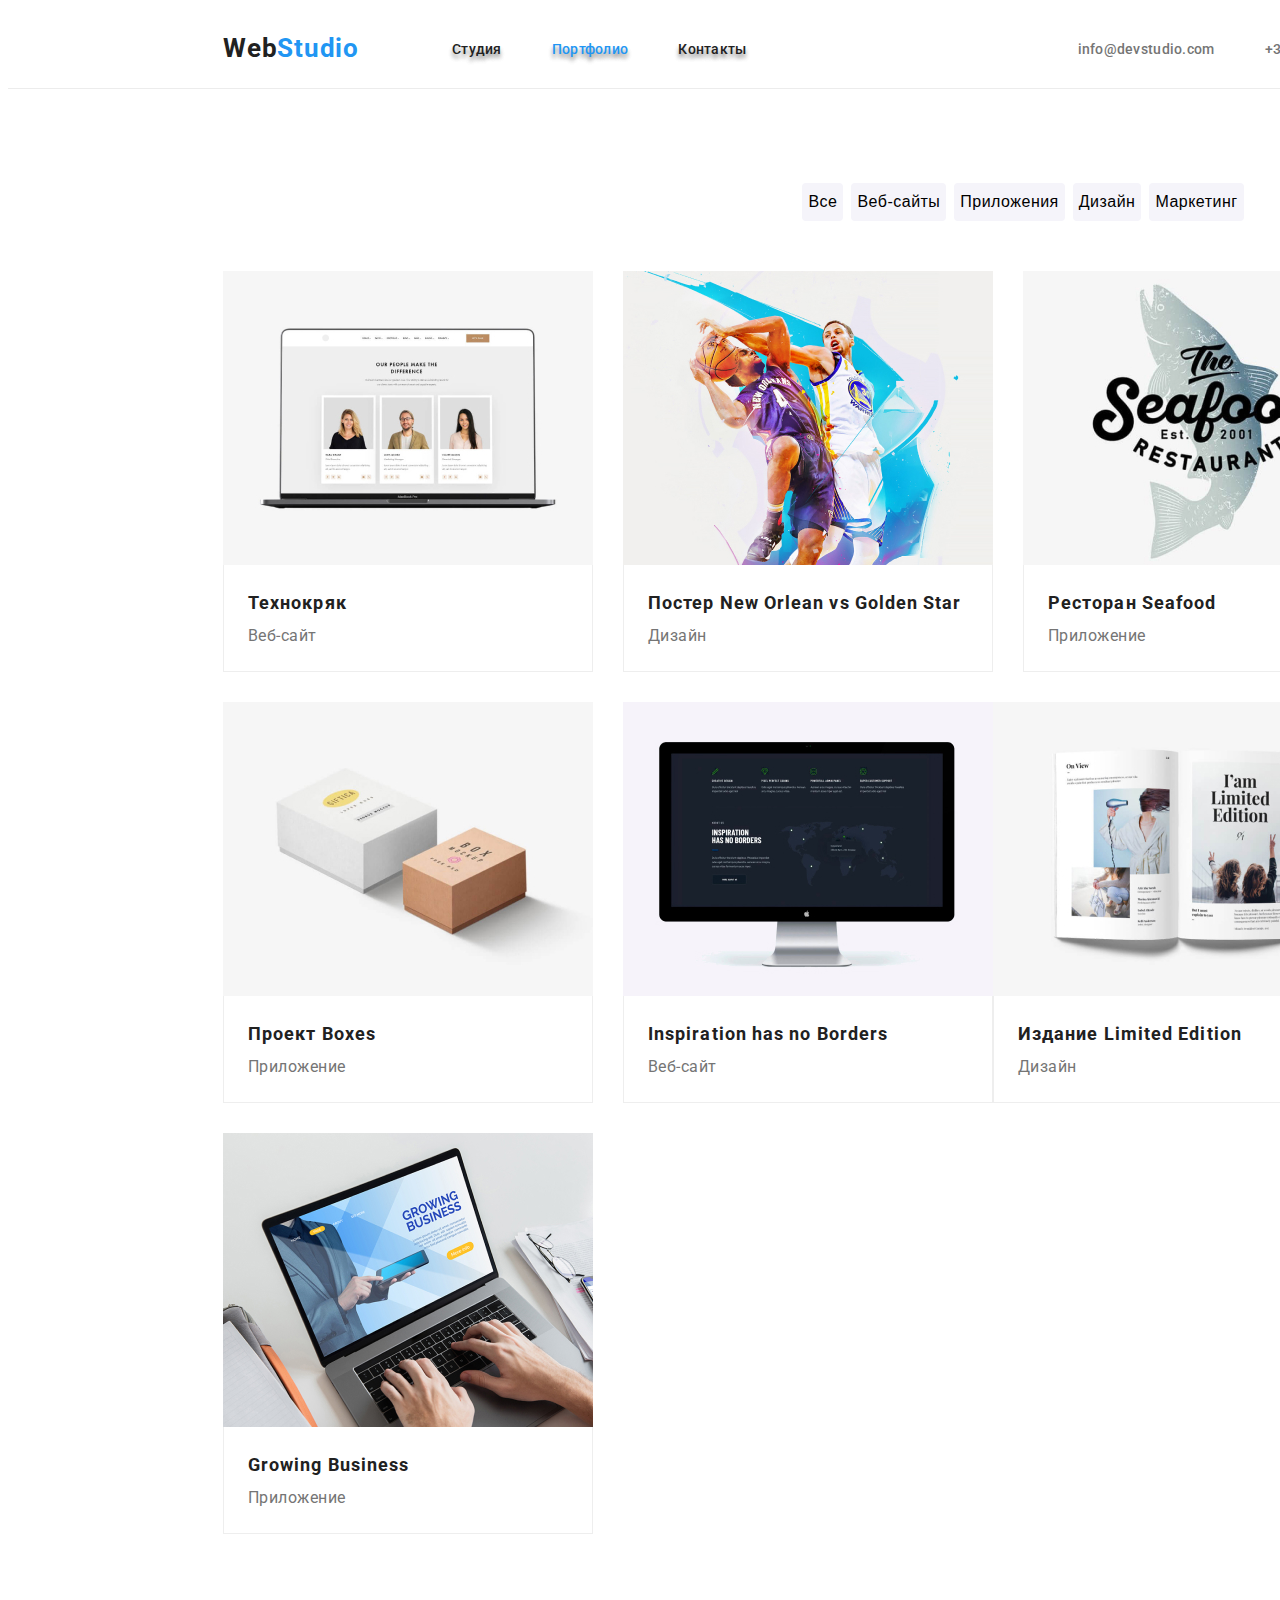
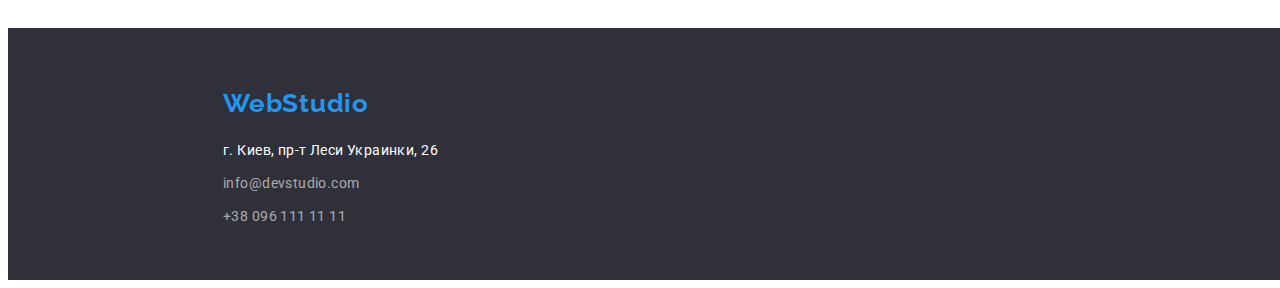
==== portfolio.html @ 4bbc74d3 "ДЗ №3" ====
<!DOCTYPE html>
<html lang="en">

<head>
    <meta charset="UTF-8">
    <meta http-equiv="X-UA-Compatible" content="IE=edge">
    <meta name="viewport" content="width=device-width, initial-scale=1.0">
    <title>WebStudio</title>
    <link rel="preconnect" href="https://fonts.gstatic.com">
    <link
        href="https://fonts.googleapis.com/css2?family=Raleway:wght@700&family=Roboto:wght@400;500;700;900&display=swap"
        rel="stylesheet">
    <link rel="stylesheet" href="https://cdnjs.cloudflare.com/ajax/libs/modern-normalize/1.0.0/modern-normalize.min.css"
        integrity="sha512-ISS7cAi1PEhQ8jnbJpJZMd29NlhNj4AWYyLOSp2CE/CsHxTCu+r+t0D2yoJudVrd0/8fTVPUVDzY5Tvli75u/g=="
        crossorigin="anonymous" referrerpolicy="no-referrer" />
    <link rel="stylesheet" href="./css/style.css">
</head>

<body>
    <header class="header">
        <div class="container-header">
            <a class="logo-link link" href="./index.html"><span class="logo-web">Web</span>Studio</a>
            <nav class="navigation">
                <ul class="nav-list list">
                    <li class="list-item">
                        <a class="nav-list-item link" href="./index.html">Студия</a>
                    </li>
                    <li class="list-item">
                        <a class="nav-list-item link current" href="./portfolio.html">Портфолио</a>
                    </li>
                    <li class="list-item">
                        <a class="nav-list-item link" href="#">Контакты</a>
                    </li>
                </ul>
            </nav>
            <ul class="contact-list list">
                <li class="contact-list-item">
                    <a class="contact-list-item-link link" href="mailto:info@devstudio.com"
                        lang="en">info@devstudio.com</a>
                </li>
                <li class="contact-list-item">
                    <a class="contact-list-item-link link" href="tel:+380961111111">+38 096 111 11 11</a>
                </li>
            </ul>
        </div>
    </header>    
    <main class="main"> 
        <div class="page-container">              
                <ul class="filter-list list">
                    <li class="filter-list-item">
                        <button class="filter-text btn" type="button">Все</button>
                    </li>
                    <li class="filter-list-item">
                        <button class="filter-text btn" type="button">Веб-сайты</button>
                    </li>
                    <li class="filter-list-item">
                        <button class="filter-text btn" type="button">Приложения</button>
                    </li>
                    <li class="filter-list-item">
                        <button class="filter-text btn" type="button">Дизайн</button>
                    </li>
                    <li class="filter-list-item">
                        <button class="filter-text btn" type="button">Маркетинг</button>
                    </li>
                </ul>             
        <ul class="project-list list">
            <li class="project-list-item">
                <img src="./images/portfolio/tehno.jpg" alt="open page laptop" width="370" height="294">
                <div class="container-card">
                <h3 class="project-list-title">Технокряк</h3>
                <p class="project-list-text">Веб-сайт</p>
            </div>
            </li>
            <li class="project-list-item">
                <img src="./images/portfolio/poster.jpg" alt="basketball player with ball" width="370" height="294">
                <div class="container-card">
                <h3 class="project-list-title">Постер New Orlean vs Golden Star</h3>
                <p class="project-list-text">Дизайн</p>
            </div>
            </li>
            <li class="project-list-item">
                <img src="./images/portfolio/restoraunt.jpg" alt="restoraunt logo Seafood" width="370" height="294">
                <div class="container-card">
                <h3 class="project-list-title">Ресторан Seafood</h3>
                <p class="project-list-text">Приложение</p>
            </div>
            </li>
            <li class="project-list-item">
                <img src="./images/portfolio/prime.jpg" alt="headphones" width="370" height="294">
                <div class="container-card">
                <h3 class="project-list-title">Проект Prime</h3>
                <p class="project-list-text">Маркетинг</p>
            </div>
            </li>
            <li class="project-list-item">
                <img src="./images/portfolio/boxes.jpg" alt="boxes" width="370" height="294">
                <div class="container-card">
                <h3 class="project-list-title">Проект Boxes</h3>
                <p class="project-list-text">Приложение</p>
            </div>
            </li>
            <li class="project-list-item">
                <img src="./images/portfolio/inspiration.jpg" alt="open website" width="370" height="294">
                <div class="container-card">
                <h3 class="project-list-title">Inspiration has no Borders</h3>
                <p class="project-list-text">Веб-сайт</p>
            </div>
            </li>
            <li class="project-list-item">
                <img src="./images/portfolio/edition.jpg" alt="open magazine" width="370" height="294">
                <div class="container-card">
                <h3 class="project-list-title">Издание Limited Edition</h3>
                <p class="project-list-text">Дизайн</p>
            </div>
            </li>
            <li class="project-list-item">
                <img src="./images/portfolio/project.jpg" alt="marketing" width="370" height="294">
                <div class="container-card">
                <h3 class="project-list-title">Проект LAB</h3>
                <p class="project-list-text">Маркетинг</p>
            </div>
            </li>
            <li class="project-list-item">
                <img src="./images/portfolio/growing.jpg" alt="man working with laptop" width="370" height="294">
                <div class="container-card">
                <h3 class="project-list-title">Growing Business</h3>
                <p class="project-list-text">Приложение</p>
            </div>
            </li>
        </ul> 
    </div>   
   </main>
    <footer class="footer">
        <a class="footer-logo-link link" href="./index.html">Web<span class="footer-web">Studio</span></a>
        <address>
            <p class="addres">г. Киев, пр-т Леси Украинки, 26</p>
        </address>
        <ul class="footer-list list">
            <li class="footer-list-item">
                <a class="footer-list-item-link link" href="mailto:info@devstudio.com">info@devstudio.com</a>
            </li>
            <li class="footer-list-item">
                <a class="footer-list-item-link link" href="tel:+380961111111">+38 096 111 11 11</a>
            </li>
        </ul>
    </footer>
</body>

</html>
---- css/style.css ----
:root {
  /*background*/
  --c-white: #fff;
  --c-blue: #2196f3;
  --c-light: #eeeeee;
  --c-dark: #212121;
  --c-dark-blue: #2f303a;
  --c-light-grey: #e5e5e5;
  --c-grey: #f5f4fa;
  --btn: #188ce8;
  /*font*/

  --main-font: 'Raleway', sans-serif;

  /* text*/

  --txt-accent: #757575;
}
h1,
h2,
h3,
h4,
h5,
h6,
p {
  margin-top: 0;
  margin-bottom: 0;
}
ul,
ol {
  margin-top: 0;
  margin-bottom: 0;
  padding-left: 0;
}
img {
  display: block;
}

body {
  color: var(--c-dark);
  font-family: 'Roboto', sans-serif;
}
.page {
  justify-content: center;
  width: 1600px;
}

/*HEADER*/

.container-header {
  width: 1600px;
  height: 80px;
  display: flex;
  align-items: center;
  padding-left: 15px;
  padding-right: 15px;
  border-bottom: 1px solid #ececec;
}
.list {
  list-style: none;
}
.link {
  text-decoration: none;
}
.logo-link {
  font-weight: 700;
  font-size: 26px;
  line-height: 1.19;
  letter-spacing: 0.03em;
  color: var(--c-blue);
  margin-left: 200px;
  margin-right: 93px;
}
.logo-web {
  color: var(--c-dark);
}
.nav-list {
  display: flex;
  margin-right: 331px;
}
.list-item:not(:last-child) {
  margin-right: 50px;
}
.nav-list-item {
  color: var(--c-dark);
  font-family: 'Roboto', sans-serif;
  font-weight: 500;
  font-size: 14px;
  line-height: 1.14;
  letter-spacing: 0.02em;
  width: 49px;
  height: 16px;
  text-shadow: 0 4px 4px rgba(0, 0, 0, 0.25), 0 4px 4px rgba(0, 0, 0, 0.25);
}

.nav-list-item.current {
  color: var(--c-blue);
}
.nav-list-item:hover,
.nav-list-item:focus {
  color: var(--c-blue);
}
.contact-list {
  display: flex;
}
.contact-list-item:not(:last-child) {
  margin-right: 50px;
}
.contact-list-item-link {
  color: var(--txt-accent);
  font-weight: 500;
  font-size: 14px;
  line-height: 1.14;
  letter-spacing: 0.02em;
}
.contact-list-item-link:hover,
.contact-list-item-link:focus {
  color: var(--c-blue);
}
/*################################*/

/* HEADERN PAGE*/

.header-page {
  background-color: var(--c-dark-blue);
  width: 1600px;
  height: 600px;
  text-align: center;
  padding-top: 200px;
}
.header-page-btn {
  font-weight: 700;
  font-size: 16px;
  line-height: 1.87;
  align-items: center;
  text-align: center;
  letter-spacing: 0.06em;
  background-color: var(--c-blue);
  color: var(--c-white);
  width: 200px;
  height: 50px;
  box-shadow: 0px 4px 4px rgba(0, 0, 0, 0.15);
  border-radius: 4px;
}
.header-page-text {
  font-weight: 900;
  font-size: 44px;
  line-height: 1.36;
  text-align: center;
  letter-spacing: 0.06em;
  text-transform: uppercase;
  color: var(--c-white);
  margin-bottom: 30px;
}
/*##################################*/

/*COMPONENTS*/

.btn {
  cursor: pointer;
}
.btn:hover,
.btn:focus {
  background-color: var(--btn);
  color: var(--c-white);
}
/*####################################*/

/* FEATURES */

.feature-list {
  display: flex;
  margin-left: 215px;
}
.feature-list-item {
  width: 270px;
  height: 101px;
  box-sizing: border-box;
  margin-top: 89px;
  margin-bottom: 94px;
}
.feature-list-item:not(:last-child) {
  margin-right: 30px;
}
.feature-subtitle {
  font-weight: 700;
  font-size: 14px;
  line-height: 1.14;
  letter-spacing: 0.03em;
  text-transform: uppercase;
  margin-bottom: 10px;
}
.feature-subtitle-text {
  font-size: 14px;
  line-height: 1.71;
  letter-spacing: 0.03em;
  color: var(--txt-accent);
}
/*################################*/

/* SPECIFICATION */

.specification-list {
  display: flex;
  margin-left: 215px;
  margin-bottom: 66px;
}
.specification-list-item:not(:last-child) {
  margin-right: 30px;
}
.specification-title {
  font-weight: 700;
  font-size: 36px;
  line-height: 1.67;
  text-align: center;
  letter-spacing: 0.03em;
  margin-bottom: 50px;
}
/*###################################*/

/* TEAM */

.team-container {
  background-color: var(--c-grey);
  height: 648px;
  padding-top: 94px;
}
.team-list {
  display: flex;
  margin-left: 215px;
}
.team-title {
  font-weight: 700;
  font-size: 36px;
  line-height: 1.67;
  text-align: center;
  letter-spacing: 0.03em;
  margin-bottom: 50px;
}
.team-list-item:not(:last-child){
  margin-right: 30px;
}
.team-list-item{
  width: 270px;
  height: 368px;
  box-shadow: 0 4px 8px 0 rgba(0,0,0,0.2);
  transition: 0.3s;
  border-radius: 4px;
}
.team-list-item-card{
  box-sizing: border-box;
  padding-top: 30px;
}
.team-list-item-title {
  font-weight: 500;
  font-size: 16px;
  line-height: 19px;
  text-align: center;
  letter-spacing: 0.03em;
  margin-bottom: 10px;
}
.team-list-item-text {
  font-size: 16px;
  line-height: 19px;
  text-align: center;
  letter-spacing: 0.03em;
  color: var(--txt-accent);
}
/*#############################*/

/*FOOTER*/

.footer {
  background-color: var(--c-dark-blue);
  width: 1600px;
  height: 252px;
  padding-top: 60px;
  padding-left: 215px;
  box-sizing: border-box;

}
.footer-logo-link {
  font-family: 'Raleway', sans-serif;
  font-weight: 700;
  font-size: 26px;
  line-height: 1.19;
  letter-spacing: 0.03em;
  color: var(--c-blue);
  margin-bottom: 20px;
  display: flex;
  max-width: 145px;
}
.footer-list-item:not(:last-child){
margin-bottom: 9px;
}
.footer-list-item-link {
  font-family: 'Roboto', sans-serif;
  font-size: 14px;
  line-height: 1.71;
  letter-spacing: 0.03em;
  color: rgba(255, 255, 255, 0.6);
}
.footer-list-item-link:hover,
.footer-list-item-link:focus {
  color: var(--c-blue);
}
.footer-web {
  color: var(--txt-c-white);
}
.addres {
  font-family: 'Roboto', sans-serif;
  font-style: normal;
  font-size: 14px;
  line-height: 1.71;
  letter-spacing: 0.03em;
  color: var(--c-white);
  margin-bottom: 9px;
  
}
/*#############################*/

/*  PORTFOLIO  */

.page-container{
  width: 1600px;
  justify-content: center;
  padding: 94px 215px;
}

/* FILTERS */


.filter-list{
  display: flex;
  justify-content: center;
  margin-bottom: 50px;
}
.filter-list-item{
  height: 38px;
  display: flex;
}
.filter-list-item:not(:last-child){
  margin-right: 8px;
}
.filter-text {
  font-weight: 500;
  font-size: 16px;
  line-height: 1.62;
  text-align: center;
  letter-spacing: 0.03em;
  border: none;
  border-radius: 4px;
  background-color: var(--c-grey);
}
/*#####################*/

/* PROJECT */

.project-list{
  display: flex;
  flex-wrap: wrap;
}
.project-list-item:not(:nth-child(3n)){
margin-right: 30px;
}
.project-list-item:not(:nth-last-child(-n+3)){
  margin-bottom: 30px;
}
.container-card{
  padding: 20px 24px;
  border-bottom: 1px solid var(--c-light);
  border-left: 1px solid var(--c-light);
  border-right: 1px solid var(--c-light);
}
.project-list-title {
  font-weight: 700;
  font-size: 18px;
  line-height: 2;
  letter-spacing: 0.06em;
}
.project-list-text {
  font-size: 16px;
  line-height: 1.87;
  letter-spacing: 0.03em;
  color: var(--txt-accent);
}
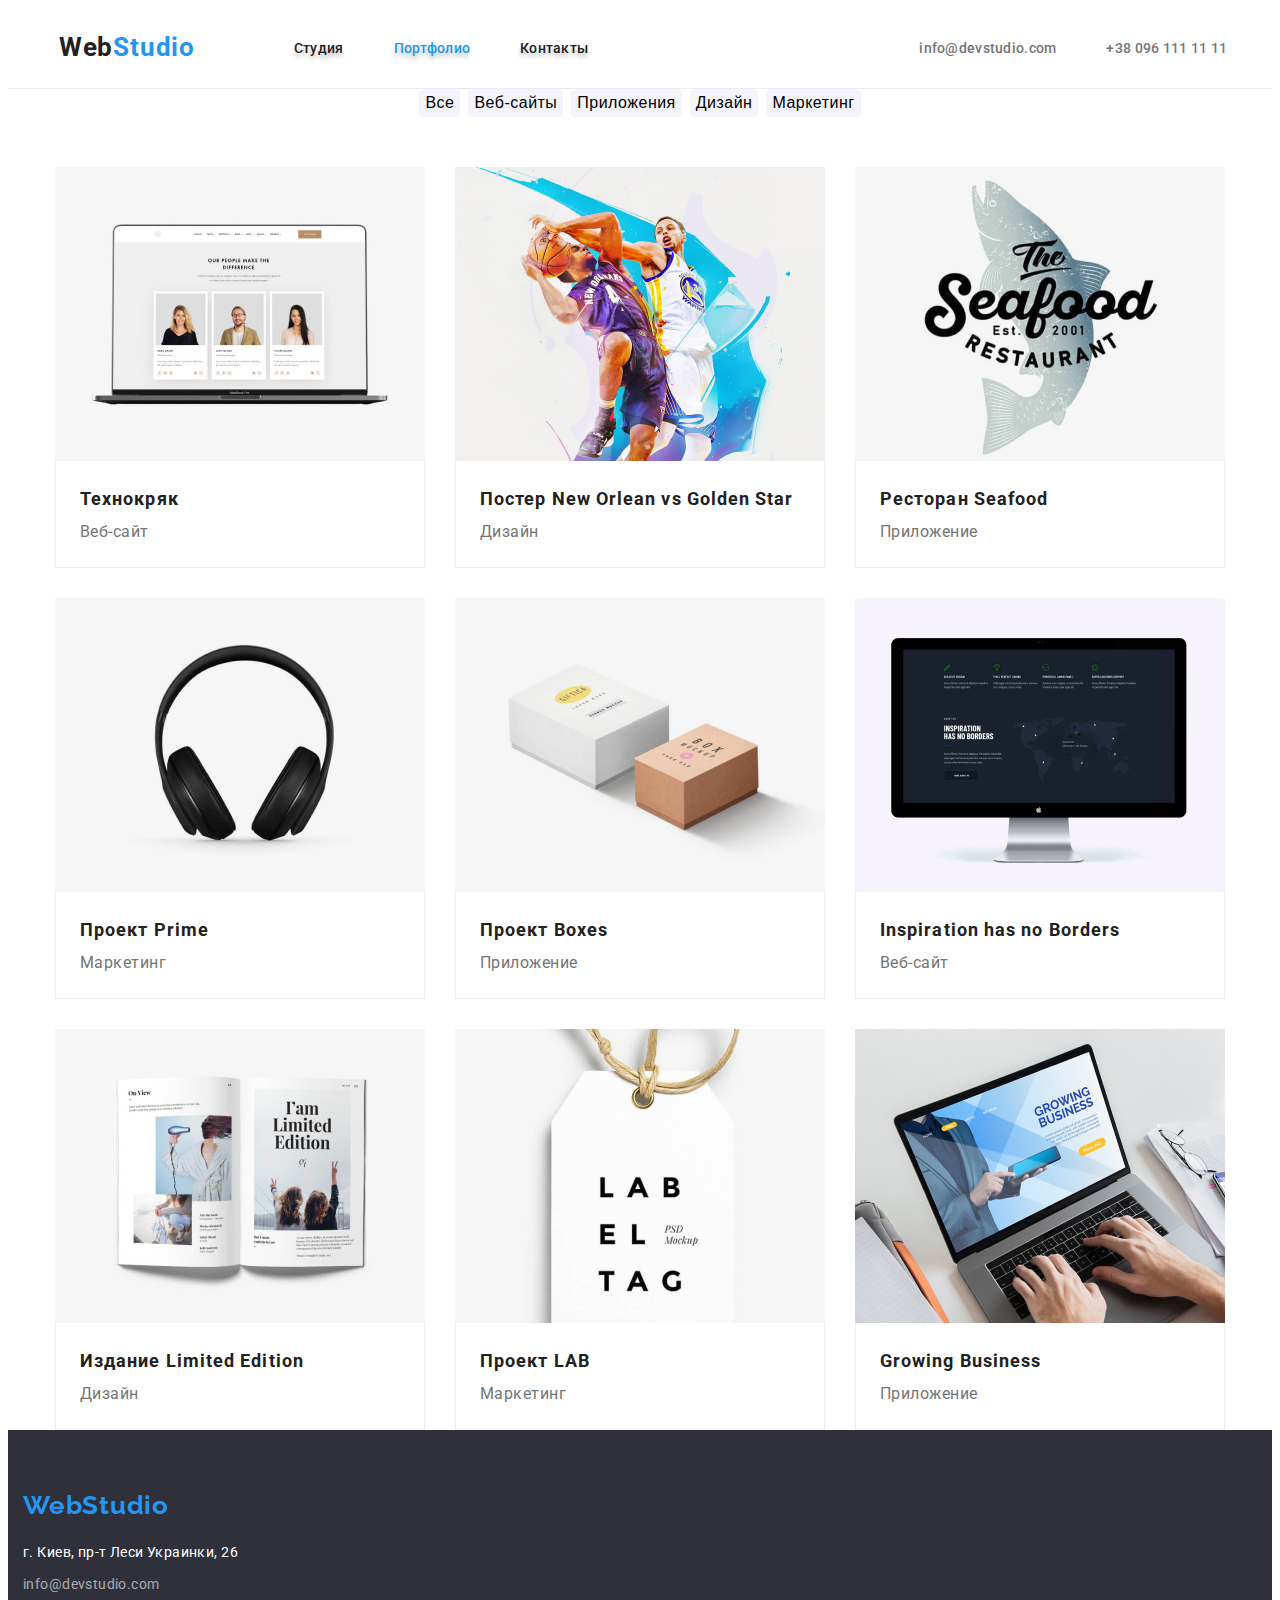
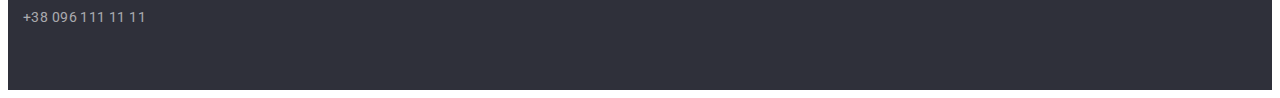
==== commit a5c72fd0: "ДЗ №3 -3" ====
--- a/portfolio.html
+++ b/portfolio.html
@@ -17,8 +17,8 @@
 </head>
 
 <body>
+   <div class="page">
     <header class="header">
-        <div class="container-header">
             <a class="logo-link link" href="./index.html"><span class="logo-web">Web</span>Studio</a>
             <nav class="navigation">
                 <ul class="nav-list list">
@@ -42,10 +42,8 @@
                     <a class="contact-list-item-link link" href="tel:+380961111111">+38 096 111 11 11</a>
                 </li>
             </ul>
-        </div>
     </header>    
-    <main class="main"> 
-        <div class="page-container">              
+    <main class="main">              
                 <ul class="filter-list list">
                     <li class="filter-list-item">
                         <button class="filter-text btn" type="button">Все</button>
@@ -67,68 +65,67 @@
             <li class="project-list-item">
                 <img src="./images/portfolio/tehno.jpg" alt="open page laptop" width="370" height="294">
                 <div class="container-card">
-                <h3 class="project-list-title">Технокряк</h3>
-                <p class="project-list-text">Веб-сайт</p>
-            </div>
+                    <h3 class="project-list-title">Технокряк</h3>
+                    <p class="project-list-text">Веб-сайт</p>
+                </div>
             </li>
             <li class="project-list-item">
                 <img src="./images/portfolio/poster.jpg" alt="basketball player with ball" width="370" height="294">
                 <div class="container-card">
-                <h3 class="project-list-title">Постер New Orlean vs Golden Star</h3>
-                <p class="project-list-text">Дизайн</p>
-            </div>
+                    <h3 class="project-list-title">Постер New Orlean vs Golden Star</h3>
+                    <p class="project-list-text">Дизайн</p>
+                </div>
             </li>
             <li class="project-list-item">
                 <img src="./images/portfolio/restoraunt.jpg" alt="restoraunt logo Seafood" width="370" height="294">
                 <div class="container-card">
-                <h3 class="project-list-title">Ресторан Seafood</h3>
-                <p class="project-list-text">Приложение</p>
-            </div>
+                    <h3 class="project-list-title">Ресторан Seafood</h3>
+                    <p class="project-list-text">Приложение</p>
+                </div>
             </li>
             <li class="project-list-item">
                 <img src="./images/portfolio/prime.jpg" alt="headphones" width="370" height="294">
                 <div class="container-card">
-                <h3 class="project-list-title">Проект Prime</h3>
-                <p class="project-list-text">Маркетинг</p>
-            </div>
+                    <h3 class="project-list-title">Проект Prime</h3>
+                    <p class="project-list-text">Маркетинг</p>
+                </div>
             </li>
             <li class="project-list-item">
                 <img src="./images/portfolio/boxes.jpg" alt="boxes" width="370" height="294">
                 <div class="container-card">
-                <h3 class="project-list-title">Проект Boxes</h3>
-                <p class="project-list-text">Приложение</p>
-            </div>
+                    <h3 class="project-list-title">Проект Boxes</h3>
+                    <p class="project-list-text">Приложение</p>
+                </div>
             </li>
             <li class="project-list-item">
                 <img src="./images/portfolio/inspiration.jpg" alt="open website" width="370" height="294">
                 <div class="container-card">
-                <h3 class="project-list-title">Inspiration has no Borders</h3>
-                <p class="project-list-text">Веб-сайт</p>
-            </div>
+                    <h3 class="project-list-title">Inspiration has no Borders</h3>
+                    <p class="project-list-text">Веб-сайт</p>
+                </div>
             </li>
             <li class="project-list-item">
                 <img src="./images/portfolio/edition.jpg" alt="open magazine" width="370" height="294">
                 <div class="container-card">
-                <h3 class="project-list-title">Издание Limited Edition</h3>
-                <p class="project-list-text">Дизайн</p>
-            </div>
+                    <h3 class="project-list-title">Издание Limited Edition</h3>
+                    <p class="project-list-text">Дизайн</p>
+                </div>
             </li>
             <li class="project-list-item">
                 <img src="./images/portfolio/project.jpg" alt="marketing" width="370" height="294">
                 <div class="container-card">
-                <h3 class="project-list-title">Проект LAB</h3>
-                <p class="project-list-text">Маркетинг</p>
-            </div>
+                    <h3 class="project-list-title">Проект LAB</h3>
+                    <p class="project-list-text">Маркетинг</p>
+                </div>
             </li>
             <li class="project-list-item">
                 <img src="./images/portfolio/growing.jpg" alt="man working with laptop" width="370" height="294">
                 <div class="container-card">
-                <h3 class="project-list-title">Growing Business</h3>
-                <p class="project-list-text">Приложение</p>
-            </div>
+                    <h3 class="project-list-title">Growing Business</h3>
+                    <p class="project-list-text">Приложение</p>
+                </div>
             </li>
-        </ul> 
-    </div>   
+        </ul>    
    </main>
     <footer class="footer">
         <a class="footer-logo-link link" href="./index.html">Web<span class="footer-web">Studio</span></a>
@@ -144,6 +141,7 @@
             </li>
         </ul>
     </footer>
+   </div>
 </body>
 
 </html>--- a/css/style.css
+++ b/css/style.css
@@ -42,34 +42,31 @@
 }
 .page {
   justify-content: center;
-  width: 1600px;
+  /* width: 1200px; */
 }
 
 /*HEADER*/
 
-.container-header {
-  width: 1600px;
-  height: 80px;
-  display: flex;
+.header {
+  padding-left: 15px;
+  padding-right: 15px;
+  padding-top: 24px;
+  padding-bottom: 25px;
+  display: flex;
+  justify-content: center;
   align-items: center;
-  padding-left: 15px;
-  padding-right: 15px;
   border-bottom: 1px solid #ececec;
 }
-.list {
-  list-style: none;
-}
-.link {
-  text-decoration: none;
-}
+
 .logo-link {
+  display: inline-flex;
   font-weight: 700;
   font-size: 26px;
   line-height: 1.19;
   letter-spacing: 0.03em;
   color: var(--c-blue);
-  margin-left: 200px;
   margin-right: 93px;
+  padding: 0 6px;
 }
 .logo-web {
   color: var(--c-dark);
@@ -89,8 +86,7 @@
   line-height: 1.14;
   letter-spacing: 0.02em;
   width: 49px;
-  height: 16px;
-  text-shadow: 0 4px 4px rgba(0, 0, 0, 0.25), 0 4px 4px rgba(0, 0, 0, 0.25);
+  text-shadow: 0 4px 4px rgba(0, 0, 0, 0.25);
 }
 
 .nav-list-item.current {
@@ -101,7 +97,7 @@
   color: var(--c-blue);
 }
 .contact-list {
-  display: flex;
+  display: inline-flex;
 }
 .contact-list-item:not(:last-child) {
   margin-right: 50px;
@@ -119,11 +115,10 @@
 }
 /*################################*/
 
-/* HEADERN PAGE*/
+/* HEADER PAGE*/
 
 .header-page {
   background-color: var(--c-dark-blue);
-  width: 1600px;
   height: 600px;
   text-align: center;
   padding-top: 200px;
@@ -140,7 +135,6 @@
   width: 200px;
   height: 50px;
   box-shadow: 0px 4px 4px rgba(0, 0, 0, 0.15);
-  border-radius: 4px;
 }
 .header-page-text {
   font-weight: 900;
@@ -156,8 +150,16 @@
 
 /*COMPONENTS*/
 
+.list {
+  list-style: none;
+}
+.link {
+  text-decoration: none;
+}
 .btn {
   cursor: pointer;
+  border: none;
+  border-radius: 4px;
 }
 .btn:hover,
 .btn:focus {
@@ -168,16 +170,20 @@
 
 /* FEATURES */
 
+.features {
+  display: flex;
+  justify-content: center;
+  padding-top: 94px;
+  padding-bottom: 94px;
+  padding-left: 15px;
+  padding-right: 15px;
+}
 .feature-list {
-  display: flex;
-  margin-left: 215px;
+  display: inline-flex;
 }
 .feature-list-item {
   width: 270px;
-  height: 101px;
   box-sizing: border-box;
-  margin-top: 89px;
-  margin-bottom: 94px;
 }
 .feature-list-item:not(:last-child) {
   margin-right: 30px;
@@ -200,10 +206,14 @@
 
 /* SPECIFICATION */
 
+.specification {
+  padding-bottom: 94px;
+  padding-left: 15px;
+  padding-right: 15px;
+}
 .specification-list {
   display: flex;
-  margin-left: 215px;
-  margin-bottom: 66px;
+  justify-content: center;
 }
 .specification-list-item:not(:last-child) {
   margin-right: 30px;
@@ -222,12 +232,14 @@
 
 .team-container {
   background-color: var(--c-grey);
-  height: 648px;
   padding-top: 94px;
+  padding-bottom: 94px;
+  padding-left: 15px;
+  padding-right: 15px;
 }
 .team-list {
   display: flex;
-  margin-left: 215px;
+  justify-content: center;
 }
 .team-title {
   font-weight: 700;
@@ -237,19 +249,18 @@
   letter-spacing: 0.03em;
   margin-bottom: 50px;
 }
-.team-list-item:not(:last-child){
+.team-list-item:not(:last-child) {
   margin-right: 30px;
 }
-.team-list-item{
+.team-list-item {
   width: 270px;
-  height: 368px;
-  box-shadow: 0 4px 8px 0 rgba(0,0,0,0.2);
+  box-shadow: 0 4px 8px 0 rgba(0, 0, 0, 0.2);
   transition: 0.3s;
   border-radius: 4px;
 }
-.team-list-item-card{
+.team-list-item-card {
   box-sizing: border-box;
-  padding-top: 30px;
+  padding: 30px 32px;
 }
 .team-list-item-title {
   font-weight: 500;
@@ -272,12 +283,11 @@
 
 .footer {
   background-color: var(--c-dark-blue);
-  width: 1600px;
-  height: 252px;
+  padding-bottom: 60px;
   padding-top: 60px;
-  padding-left: 215px;
+  padding-left: 15px;
+  padding-right: 15px;
   box-sizing: border-box;
-
 }
 .footer-logo-link {
   font-family: 'Raleway', sans-serif;
@@ -288,10 +298,9 @@
   color: var(--c-blue);
   margin-bottom: 20px;
   display: flex;
-  max-width: 145px;
-}
-.footer-list-item:not(:last-child){
-margin-bottom: 9px;
+}
+.footer-list-item:not(:last-child) {
+  margin-bottom: 9px;
 }
 .footer-list-item-link {
   font-family: 'Roboto', sans-serif;
@@ -315,31 +324,26 @@
   letter-spacing: 0.03em;
   color: var(--c-white);
   margin-bottom: 9px;
-  
 }
 /*#############################*/
 
 /*  PORTFOLIO  */
 
-.page-container{
-  width: 1600px;
-  justify-content: center;
-  padding: 94px 215px;
-}
-
+.main {
+  padding-left: 15px;
+  padding-right: 15px;
+}
 /* FILTERS */
 
-
-.filter-list{
+.filter-list {
   display: flex;
   justify-content: center;
   margin-bottom: 50px;
 }
-.filter-list-item{
-  height: 38px;
-  display: flex;
-}
-.filter-list-item:not(:last-child){
+.filter-list-item {
+  display: flex;
+}
+.filter-list-item:not(:last-child) {
   margin-right: 8px;
 }
 .filter-text {
@@ -348,25 +352,24 @@
   line-height: 1.62;
   text-align: center;
   letter-spacing: 0.03em;
-  border: none;
-  border-radius: 4px;
   background-color: var(--c-grey);
 }
 /*#####################*/
 
 /* PROJECT */
 
-.project-list{
+.project-list {
   display: flex;
   flex-wrap: wrap;
-}
-.project-list-item:not(:nth-child(3n)){
-margin-right: 30px;
-}
-.project-list-item:not(:nth-last-child(-n+3)){
+  justify-content: center;
+}
+.project-list-item:not(:nth-child(3n)) {
+  margin-right: 30px;
+}
+.project-list-item:not(:nth-last-child(-n + 3)) {
   margin-bottom: 30px;
 }
-.container-card{
+.container-card {
   padding: 20px 24px;
   border-bottom: 1px solid var(--c-light);
   border-left: 1px solid var(--c-light);
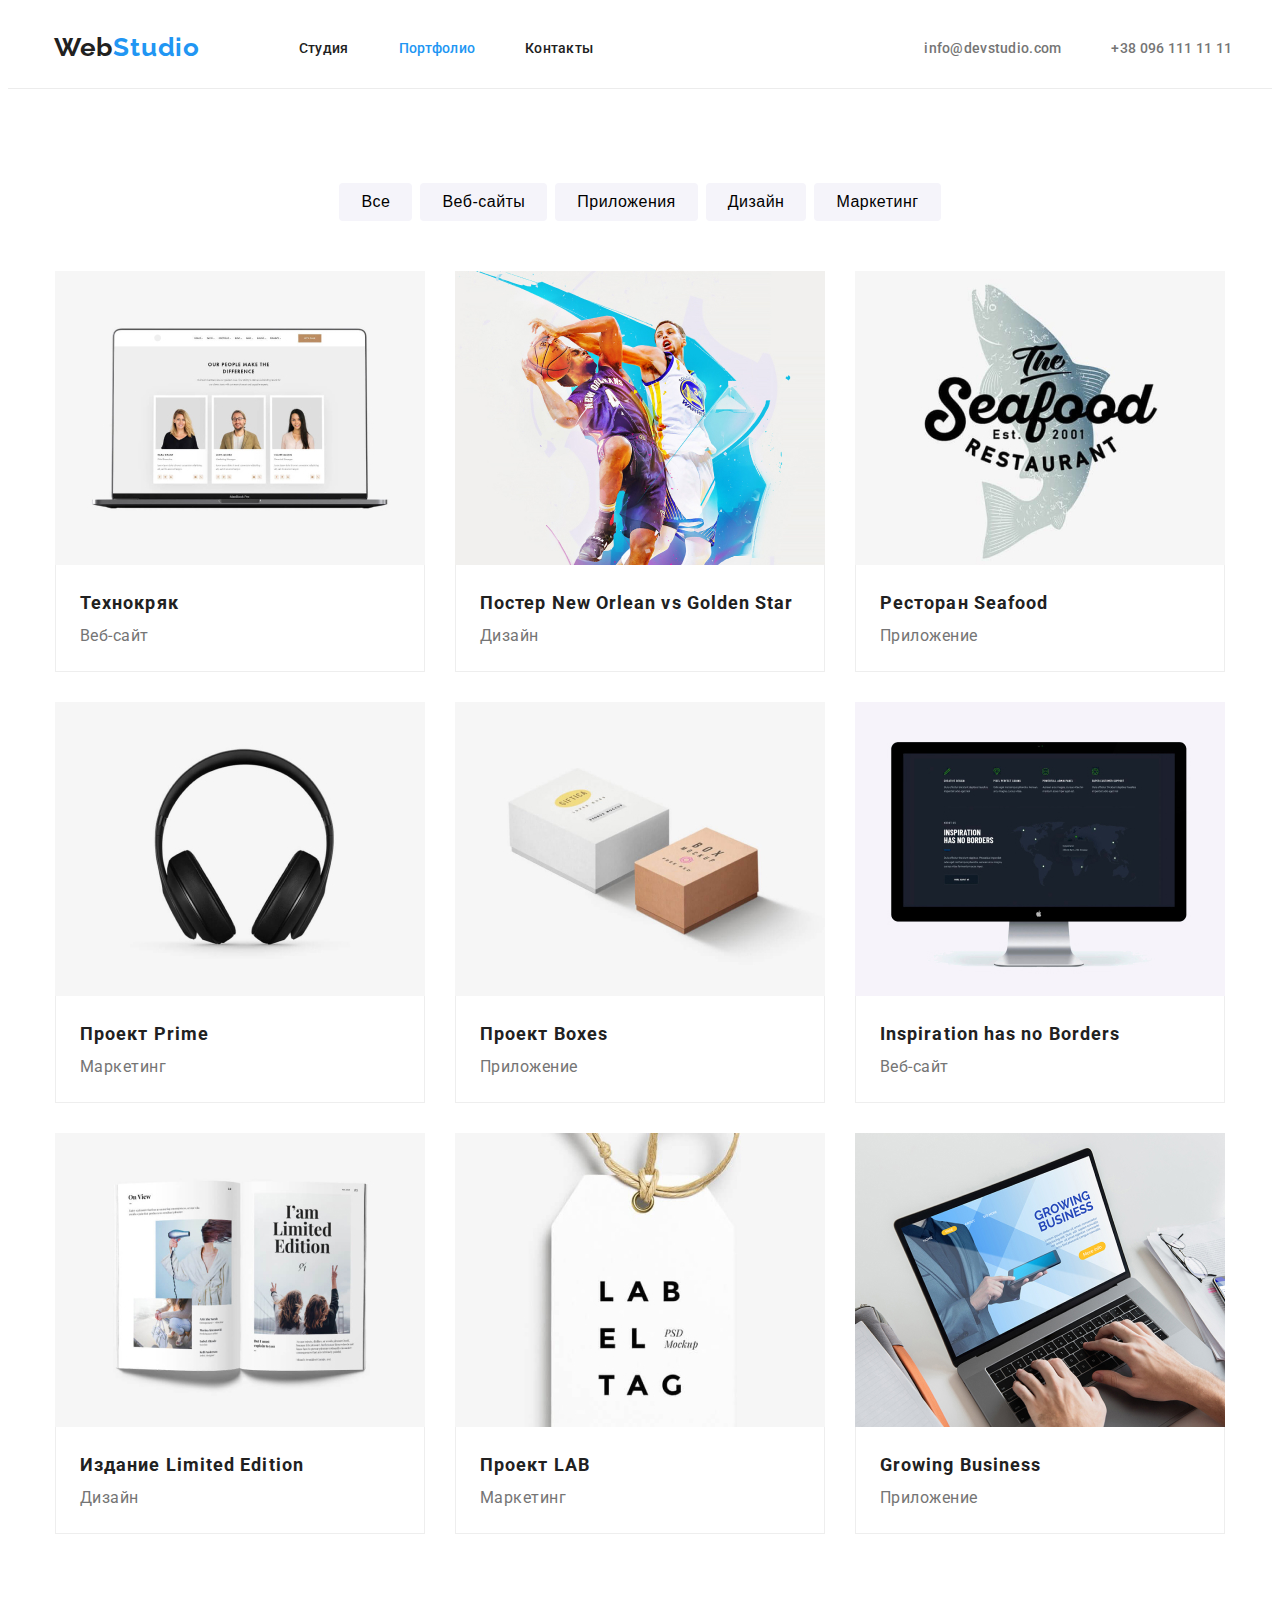
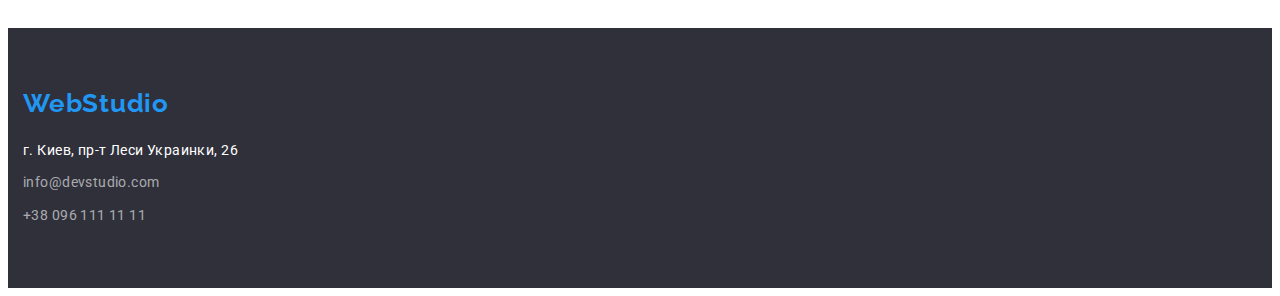
==== commit e6a08e35: "ДЗ №3-5" ====
--- a/portfolio.html
+++ b/portfolio.html
@@ -17,33 +17,36 @@
 </head>
 
 <body>
-   <div class="page">
-    <header class="header">
-            <a class="logo-link link" href="./index.html"><span class="logo-web">Web</span>Studio</a>
-            <nav class="navigation">
-                <ul class="nav-list list">
-                    <li class="list-item">
-                        <a class="nav-list-item link" href="./index.html">Студия</a>
+    <div class="page">
+        <header class="header">
+            <div class="container-header">
+                <a class="logo-link link" href="./index.html"><span class="logo-web">Web</span>Studio</a>
+                <nav class="navigation">
+                    <ul class="nav-list list">
+                        <li class="list-item">
+                            <a class="nav-list-item link" href="./index.html">Студия</a>
+                        </li>
+                        <li class="list-item">
+                            <a class="nav-list-item link current" href="./portfolio.html">Портфолио</a>
+                        </li>
+                        <li class="list-item">
+                            <a class="nav-list-item link" href="#">Контакты</a>
+                        </li>
+                    </ul>
+                </nav>
+                <ul class="contact-list list">
+                    <li class="contact-list-item">
+                        <a class="contact-list-item-link link" href="mailto:info@devstudio.com"
+                            lang="en">info@devstudio.com</a>
                     </li>
-                    <li class="list-item">
-                        <a class="nav-list-item link current" href="./portfolio.html">Портфолио</a>
-                    </li>
-                    <li class="list-item">
-                        <a class="nav-list-item link" href="#">Контакты</a>
+                    <li class="contact-list-item">
+                        <a class="contact-list-item-link link" href="tel:+380961111111">+38 096 111 11 11</a>
                     </li>
                 </ul>
-            </nav>
-            <ul class="contact-list list">
-                <li class="contact-list-item">
-                    <a class="contact-list-item-link link" href="mailto:info@devstudio.com"
-                        lang="en">info@devstudio.com</a>
-                </li>
-                <li class="contact-list-item">
-                    <a class="contact-list-item-link link" href="tel:+380961111111">+38 096 111 11 11</a>
-                </li>
-            </ul>
-    </header>    
-    <main class="main">              
+            </div>
+        </header>
+        <main class="main">
+            <div class="container-main">
                 <ul class="filter-list list">
                     <li class="filter-list-item">
                         <button class="filter-text btn" type="button">Все</button>
@@ -60,88 +63,94 @@
                     <li class="filter-list-item">
                         <button class="filter-text btn" type="button">Маркетинг</button>
                     </li>
-                </ul>             
-        <ul class="project-list list">
-            <li class="project-list-item">
-                <img src="./images/portfolio/tehno.jpg" alt="open page laptop" width="370" height="294">
-                <div class="container-card">
-                    <h3 class="project-list-title">Технокряк</h3>
-                    <p class="project-list-text">Веб-сайт</p>
-                </div>
-            </li>
-            <li class="project-list-item">
-                <img src="./images/portfolio/poster.jpg" alt="basketball player with ball" width="370" height="294">
-                <div class="container-card">
-                    <h3 class="project-list-title">Постер New Orlean vs Golden Star</h3>
-                    <p class="project-list-text">Дизайн</p>
-                </div>
-            </li>
-            <li class="project-list-item">
-                <img src="./images/portfolio/restoraunt.jpg" alt="restoraunt logo Seafood" width="370" height="294">
-                <div class="container-card">
-                    <h3 class="project-list-title">Ресторан Seafood</h3>
-                    <p class="project-list-text">Приложение</p>
-                </div>
-            </li>
-            <li class="project-list-item">
-                <img src="./images/portfolio/prime.jpg" alt="headphones" width="370" height="294">
-                <div class="container-card">
-                    <h3 class="project-list-title">Проект Prime</h3>
-                    <p class="project-list-text">Маркетинг</p>
-                </div>
-            </li>
-            <li class="project-list-item">
-                <img src="./images/portfolio/boxes.jpg" alt="boxes" width="370" height="294">
-                <div class="container-card">
-                    <h3 class="project-list-title">Проект Boxes</h3>
-                    <p class="project-list-text">Приложение</p>
-                </div>
-            </li>
-            <li class="project-list-item">
-                <img src="./images/portfolio/inspiration.jpg" alt="open website" width="370" height="294">
-                <div class="container-card">
-                    <h3 class="project-list-title">Inspiration has no Borders</h3>
-                    <p class="project-list-text">Веб-сайт</p>
-                </div>
-            </li>
-            <li class="project-list-item">
-                <img src="./images/portfolio/edition.jpg" alt="open magazine" width="370" height="294">
-                <div class="container-card">
-                    <h3 class="project-list-title">Издание Limited Edition</h3>
-                    <p class="project-list-text">Дизайн</p>
-                </div>
-            </li>
-            <li class="project-list-item">
-                <img src="./images/portfolio/project.jpg" alt="marketing" width="370" height="294">
-                <div class="container-card">
-                    <h3 class="project-list-title">Проект LAB</h3>
-                    <p class="project-list-text">Маркетинг</p>
-                </div>
-            </li>
-            <li class="project-list-item">
-                <img src="./images/portfolio/growing.jpg" alt="man working with laptop" width="370" height="294">
-                <div class="container-card">
-                    <h3 class="project-list-title">Growing Business</h3>
-                    <p class="project-list-text">Приложение</p>
-                </div>
-            </li>
-        </ul>    
-   </main>
-    <footer class="footer">
-        <a class="footer-logo-link link" href="./index.html">Web<span class="footer-web">Studio</span></a>
-        <address>
-            <p class="addres">г. Киев, пр-т Леси Украинки, 26</p>
-        </address>
-        <ul class="footer-list list">
-            <li class="footer-list-item">
-                <a class="footer-list-item-link link" href="mailto:info@devstudio.com">info@devstudio.com</a>
-            </li>
-            <li class="footer-list-item">
-                <a class="footer-list-item-link link" href="tel:+380961111111">+38 096 111 11 11</a>
-            </li>
-        </ul>
-    </footer>
-   </div>
+                </ul>
+                <ul class="project-list list">
+                    <li class="project-list-item">
+                        <img src="./images/portfolio/tehno.jpg" alt="open page laptop" width="370" height="294">
+                        <div class="container-card">
+                            <h3 class="project-list-title">Технокряк</h3>
+                            <p class="project-list-text">Веб-сайт</p>
+                        </div>
+                    </li>
+                    <li class="project-list-item">
+                        <img src="./images/portfolio/poster.jpg" alt="basketball player with ball" width="370"
+                            height="294">
+                        <div class="container-card">
+                            <h3 class="project-list-title">Постер New Orlean vs Golden Star</h3>
+                            <p class="project-list-text">Дизайн</p>
+                        </div>
+                    </li>
+                    <li class="project-list-item">
+                        <img src="./images/portfolio/restoraunt.jpg" alt="restoraunt logo Seafood" width="370"
+                            height="294">
+                        <div class="container-card">
+                            <h3 class="project-list-title">Ресторан Seafood</h3>
+                            <p class="project-list-text">Приложение</p>
+                        </div>
+                    </li>
+                    <li class="project-list-item">
+                        <img src="./images/portfolio/prime.jpg" alt="headphones" width="370" height="294">
+                        <div class="container-card">
+                            <h3 class="project-list-title">Проект Prime</h3>
+                            <p class="project-list-text">Маркетинг</p>
+                        </div>
+                    </li>
+                    <li class="project-list-item">
+                        <img src="./images/portfolio/boxes.jpg" alt="boxes" width="370" height="294">
+                        <div class="container-card">
+                            <h3 class="project-list-title">Проект Boxes</h3>
+                            <p class="project-list-text">Приложение</p>
+                        </div>
+                    </li>
+                    <li class="project-list-item">
+                        <img src="./images/portfolio/inspiration.jpg" alt="open website" width="370" height="294">
+                        <div class="container-card">
+                            <h3 class="project-list-title">Inspiration has no Borders</h3>
+                            <p class="project-list-text">Веб-сайт</p>
+                        </div>
+                    </li>
+                    <li class="project-list-item">
+                        <img src="./images/portfolio/edition.jpg" alt="open magazine" width="370" height="294">
+                        <div class="container-card">
+                            <h3 class="project-list-title">Издание Limited Edition</h3>
+                            <p class="project-list-text">Дизайн</p>
+                        </div>
+                    </li>
+                    <li class="project-list-item">
+                        <img src="./images/portfolio/project.jpg" alt="marketing" width="370" height="294">
+                        <div class="container-card">
+                            <h3 class="project-list-title">Проект LAB</h3>
+                            <p class="project-list-text">Маркетинг</p>
+                        </div>
+                    </li>
+                    <li class="project-list-item">
+                        <img src="./images/portfolio/growing.jpg" alt="man working with laptop" width="370"
+                            height="294">
+                        <div class="container-card">
+                            <h3 class="project-list-title">Growing Business</h3>
+                            <p class="project-list-text">Приложение</p>
+                        </div>
+                    </li>
+                </ul>
+            </div>
+        </main>
+        <footer class="footer">
+            <div class="container-footer">
+                <a class="footer-logo-link link" href="./index.html">Web<span class="footer-web">Studio</span></a>
+                <address>
+                    <p class="addres">г. Киев, пр-т Леси Украинки, 26</p>
+                </address>
+                <ul class="footer-list list">
+                    <li class="footer-list-item">
+                        <a class="footer-list-item-link link" href="mailto:info@devstudio.com">info@devstudio.com</a>
+                    </li>
+                    <li class="footer-list-item">
+                        <a class="footer-list-item-link link" href="tel:+380961111111">+38 096 111 11 11</a>
+                    </li>
+                </ul>
+            </div>
+        </footer>
+    </div>
 </body>
 
 </html>--- a/css/style.css
+++ b/css/style.css
@@ -40,14 +40,10 @@
   color: var(--c-dark);
   font-family: 'Roboto', sans-serif;
 }
-.page {
-  justify-content: center;
-  /* width: 1200px; */
-}
 
 /*HEADER*/
 
-.header {
+.container-header {
   padding-left: 15px;
   padding-right: 15px;
   padding-top: 24px;
@@ -60,6 +56,7 @@
 
 .logo-link {
   display: inline-flex;
+  font-family: 'Raleway', sans-serif;
   font-weight: 700;
   font-size: 26px;
   line-height: 1.19;
@@ -86,7 +83,6 @@
   line-height: 1.14;
   letter-spacing: 0.02em;
   width: 49px;
-  text-shadow: 0 4px 4px rgba(0, 0, 0, 0.25);
 }
 
 .nav-list-item.current {
@@ -117,11 +113,11 @@
 
 /* HEADER PAGE*/
 
-.header-page {
+.header-page-container {
   background-color: var(--c-dark-blue);
-  height: 600px;
   text-align: center;
   padding-top: 200px;
+  padding-bottom: 200px;
 }
 .header-page-btn {
   font-weight: 700;
@@ -170,7 +166,7 @@
 
 /* FEATURES */
 
-.features {
+.container-features {
   display: flex;
   justify-content: center;
   padding-top: 94px;
@@ -206,7 +202,7 @@
 
 /* SPECIFICATION */
 
-.specification {
+.container-specification {
   padding-bottom: 94px;
   padding-left: 15px;
   padding-right: 15px;
@@ -281,7 +277,7 @@
 
 /*FOOTER*/
 
-.footer {
+.container-footer {
   background-color: var(--c-dark-blue);
   padding-bottom: 60px;
   padding-top: 60px;
@@ -329,9 +325,11 @@
 
 /*  PORTFOLIO  */
 
-.main {
-  padding-left: 15px;
-  padding-right: 15px;
+.container-main {
+  padding-left: 15px;
+  padding-right: 15px;
+  padding-top: 94px;
+  padding-bottom: 94px;
 }
 /* FILTERS */
 
@@ -353,6 +351,7 @@
   text-align: center;
   letter-spacing: 0.03em;
   background-color: var(--c-grey);
+  padding: 6px 22px;
 }
 /*#####################*/
 
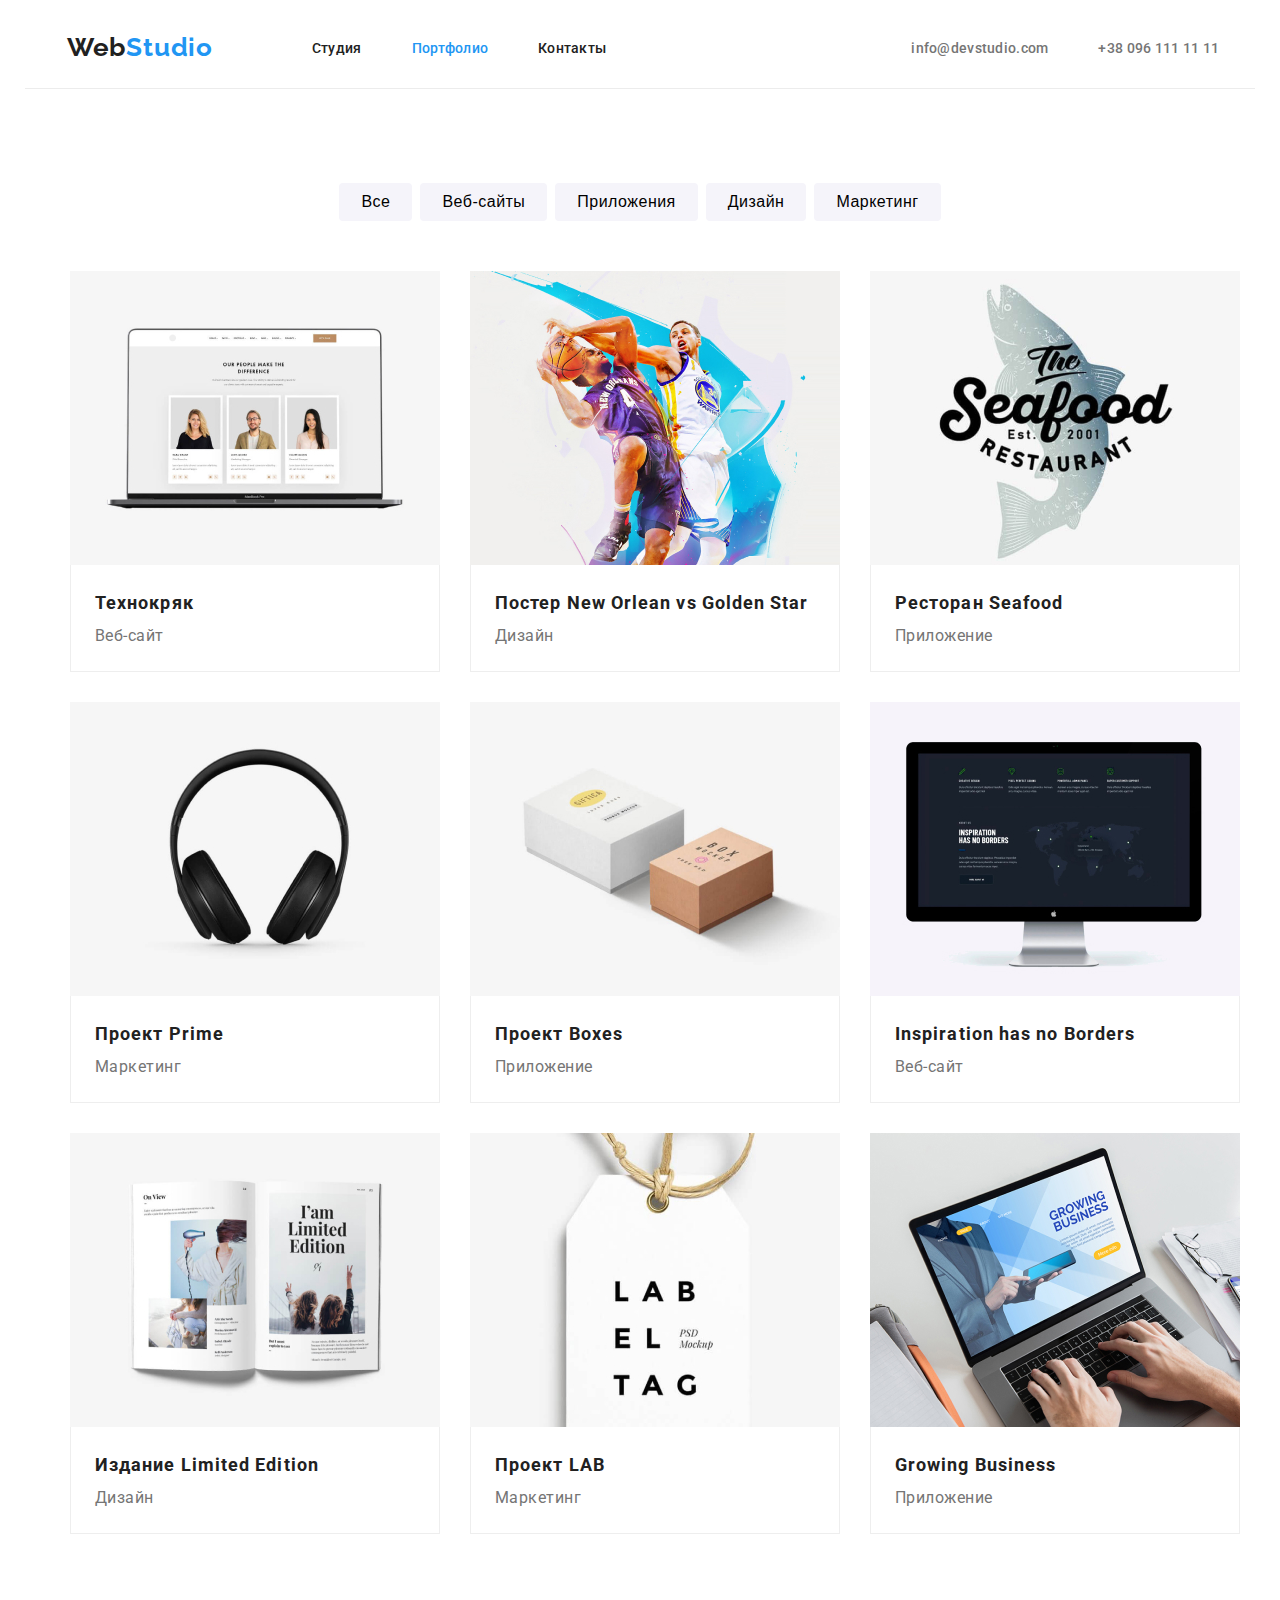
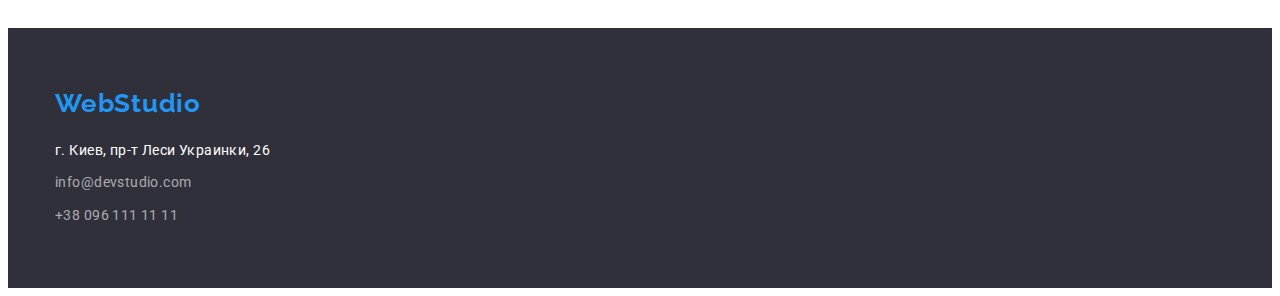
==== commit b440af28: "ДЗ №3-6" ====
--- a/portfolio.html
+++ b/portfolio.html
@@ -17,140 +17,135 @@
 </head>
 
 <body>
-    <div class="page">
-        <header class="header">
-            <div class="container-header">
-                <a class="logo-link link" href="./index.html"><span class="logo-web">Web</span>Studio</a>
-                <nav class="navigation">
-                    <ul class="nav-list list">
-                        <li class="list-item">
-                            <a class="nav-list-item link" href="./index.html">Студия</a>
-                        </li>
-                        <li class="list-item">
-                            <a class="nav-list-item link current" href="./portfolio.html">Портфолио</a>
-                        </li>
-                        <li class="list-item">
-                            <a class="nav-list-item link" href="#">Контакты</a>
-                        </li>
-                    </ul>
-                </nav>
-                <ul class="contact-list list">
-                    <li class="contact-list-item">
-                        <a class="contact-list-item-link link" href="mailto:info@devstudio.com"
-                            lang="en">info@devstudio.com</a>
+    <header class="header">
+        <div class="container container-header">
+            <a class="logo-link link" href="./index.html"><span class="logo-web">Web</span>Studio</a>
+            <nav class="navigation">
+                <ul class="nav-list list">
+                    <li class="list-item">
+                        <a class="nav-list-item link" href="./index.html">Студия</a>
                     </li>
-                    <li class="contact-list-item">
-                        <a class="contact-list-item-link link" href="tel:+380961111111">+38 096 111 11 11</a>
+                    <li class="list-item">
+                        <a class="nav-list-item link current" href="./portfolio.html">Портфолио</a>
+                    </li>
+                    <li class="list-item">
+                        <a class="nav-list-item link" href="#">Контакты</a>
                     </li>
                 </ul>
-            </div>
-        </header>
-        <main class="main">
-            <div class="container-main">
-                <ul class="filter-list list">
-                    <li class="filter-list-item">
-                        <button class="filter-text btn" type="button">Все</button>
-                    </li>
-                    <li class="filter-list-item">
-                        <button class="filter-text btn" type="button">Веб-сайты</button>
-                    </li>
-                    <li class="filter-list-item">
-                        <button class="filter-text btn" type="button">Приложения</button>
-                    </li>
-                    <li class="filter-list-item">
-                        <button class="filter-text btn" type="button">Дизайн</button>
-                    </li>
-                    <li class="filter-list-item">
-                        <button class="filter-text btn" type="button">Маркетинг</button>
-                    </li>
-                </ul>
-                <ul class="project-list list">
-                    <li class="project-list-item">
-                        <img src="./images/portfolio/tehno.jpg" alt="open page laptop" width="370" height="294">
-                        <div class="container-card">
-                            <h3 class="project-list-title">Технокряк</h3>
-                            <p class="project-list-text">Веб-сайт</p>
-                        </div>
-                    </li>
-                    <li class="project-list-item">
-                        <img src="./images/portfolio/poster.jpg" alt="basketball player with ball" width="370"
-                            height="294">
-                        <div class="container-card">
-                            <h3 class="project-list-title">Постер New Orlean vs Golden Star</h3>
-                            <p class="project-list-text">Дизайн</p>
-                        </div>
-                    </li>
-                    <li class="project-list-item">
-                        <img src="./images/portfolio/restoraunt.jpg" alt="restoraunt logo Seafood" width="370"
-                            height="294">
-                        <div class="container-card">
-                            <h3 class="project-list-title">Ресторан Seafood</h3>
-                            <p class="project-list-text">Приложение</p>
-                        </div>
-                    </li>
-                    <li class="project-list-item">
-                        <img src="./images/portfolio/prime.jpg" alt="headphones" width="370" height="294">
-                        <div class="container-card">
-                            <h3 class="project-list-title">Проект Prime</h3>
-                            <p class="project-list-text">Маркетинг</p>
-                        </div>
-                    </li>
-                    <li class="project-list-item">
-                        <img src="./images/portfolio/boxes.jpg" alt="boxes" width="370" height="294">
-                        <div class="container-card">
-                            <h3 class="project-list-title">Проект Boxes</h3>
-                            <p class="project-list-text">Приложение</p>
-                        </div>
-                    </li>
-                    <li class="project-list-item">
-                        <img src="./images/portfolio/inspiration.jpg" alt="open website" width="370" height="294">
-                        <div class="container-card">
-                            <h3 class="project-list-title">Inspiration has no Borders</h3>
-                            <p class="project-list-text">Веб-сайт</p>
-                        </div>
-                    </li>
-                    <li class="project-list-item">
-                        <img src="./images/portfolio/edition.jpg" alt="open magazine" width="370" height="294">
-                        <div class="container-card">
-                            <h3 class="project-list-title">Издание Limited Edition</h3>
-                            <p class="project-list-text">Дизайн</p>
-                        </div>
-                    </li>
-                    <li class="project-list-item">
-                        <img src="./images/portfolio/project.jpg" alt="marketing" width="370" height="294">
-                        <div class="container-card">
-                            <h3 class="project-list-title">Проект LAB</h3>
-                            <p class="project-list-text">Маркетинг</p>
-                        </div>
-                    </li>
-                    <li class="project-list-item">
-                        <img src="./images/portfolio/growing.jpg" alt="man working with laptop" width="370"
-                            height="294">
-                        <div class="container-card">
-                            <h3 class="project-list-title">Growing Business</h3>
-                            <p class="project-list-text">Приложение</p>
-                        </div>
-                    </li>
-                </ul>
-            </div>
-        </main>
-        <footer class="footer">
-            <div class="container-footer">
-                <a class="footer-logo-link link" href="./index.html">Web<span class="footer-web">Studio</span></a>
-                <address>
-                    <p class="addres">г. Киев, пр-т Леси Украинки, 26</p>
-                </address>
-                <ul class="footer-list list">
-                    <li class="footer-list-item">
-                        <a class="footer-list-item-link link" href="mailto:info@devstudio.com">info@devstudio.com</a>
-                    </li>
-                    <li class="footer-list-item">
-                        <a class="footer-list-item-link link" href="tel:+380961111111">+38 096 111 11 11</a>
-                    </li>
-                </ul>
-            </div>
-        </footer>
-    </div>
+            </nav>
+            <ul class="contact-list list">
+                <li class="contact-list-item">
+                    <a class="contact-list-item-link link" href="mailto:info@devstudio.com"
+                        lang="en">info@devstudio.com</a>
+                </li>
+                <li class="contact-list-item">
+                    <a class="contact-list-item-link link" href="tel:+380961111111">+38 096 111 11 11</a>
+                </li>
+            </ul>
+        </div>
+    </header>
+    <main class="main">
+        <div class="container container-main">
+            <ul class="filter-list list">
+                <li class="filter-list-item">
+                    <button class="filter-text btn" type="button">Все</button>
+                </li>
+                <li class="filter-list-item">
+                    <button class="filter-text btn" type="button">Веб-сайты</button>
+                </li>
+                <li class="filter-list-item">
+                    <button class="filter-text btn" type="button">Приложения</button>
+                </li>
+                <li class="filter-list-item">
+                    <button class="filter-text btn" type="button">Дизайн</button>
+                </li>
+                <li class="filter-list-item">
+                    <button class="filter-text btn" type="button">Маркетинг</button>
+                </li>
+            </ul>
+            <ul class="project-list list">
+                <li class="project-list-item">
+                    <img src="./images/portfolio/tehno.jpg" alt="open page laptop" width="370" height="294">
+                    <div class="container-card">
+                        <h3 class="project-list-title">Технокряк</h3>
+                        <p class="project-list-text">Веб-сайт</p>
+                    </div>
+                </li>
+                <li class="project-list-item">
+                    <img src="./images/portfolio/poster.jpg" alt="basketball player with ball" width="370" height="294">
+                    <div class="container-card">
+                        <h3 class="project-list-title">Постер New Orlean vs Golden Star</h3>
+                        <p class="project-list-text">Дизайн</p>
+                    </div>
+                </li>
+                <li class="project-list-item">
+                    <img src="./images/portfolio/restoraunt.jpg" alt="restoraunt logo Seafood" width="370" height="294">
+                    <div class="container-card">
+                        <h3 class="project-list-title">Ресторан Seafood</h3>
+                        <p class="project-list-text">Приложение</p>
+                    </div>
+                </li>
+                <li class="project-list-item">
+                    <img src="./images/portfolio/prime.jpg" alt="headphones" width="370" height="294">
+                    <div class="container-card">
+                        <h3 class="project-list-title">Проект Prime</h3>
+                        <p class="project-list-text">Маркетинг</p>
+                    </div>
+                </li>
+                <li class="project-list-item">
+                    <img src="./images/portfolio/boxes.jpg" alt="boxes" width="370" height="294">
+                    <div class="container-card">
+                        <h3 class="project-list-title">Проект Boxes</h3>
+                        <p class="project-list-text">Приложение</p>
+                    </div>
+                </li>
+                <li class="project-list-item">
+                    <img src="./images/portfolio/inspiration.jpg" alt="open website" width="370" height="294">
+                    <div class="container-card">
+                        <h3 class="project-list-title">Inspiration has no Borders</h3>
+                        <p class="project-list-text">Веб-сайт</p>
+                    </div>
+                </li>
+                <li class="project-list-item">
+                    <img src="./images/portfolio/edition.jpg" alt="open magazine" width="370" height="294">
+                    <div class="container-card">
+                        <h3 class="project-list-title">Издание Limited Edition</h3>
+                        <p class="project-list-text">Дизайн</p>
+                    </div>
+                </li>
+                <li class="project-list-item">
+                    <img src="./images/portfolio/project.jpg" alt="marketing" width="370" height="294">
+                    <div class="container-card">
+                        <h3 class="project-list-title">Проект LAB</h3>
+                        <p class="project-list-text">Маркетинг</p>
+                    </div>
+                </li>
+                <li class="project-list-item">
+                    <img src="./images/portfolio/growing.jpg" alt="man working with laptop" width="370" height="294">
+                    <div class="container-card">
+                        <h3 class="project-list-title">Growing Business</h3>
+                        <p class="project-list-text">Приложение</p>
+                    </div>
+                </li>
+            </ul>
+        </div>
+    </main>
+    <footer class="footer">
+        <div class="container container-footer">
+            <a class="footer-logo-link link" href="./index.html">Web<span class="footer-web">Studio</span></a>
+            <address>
+                <p class="addres">г. Киев, пр-т Леси Украинки, 26</p>
+            </address>
+            <ul class="footer-list list">
+                <li class="footer-list-item">
+                    <a class="footer-list-item-link link" href="mailto:info@devstudio.com">info@devstudio.com</a>
+                </li>
+                <li class="footer-list-item">
+                    <a class="footer-list-item-link link" href="tel:+380961111111">+38 096 111 11 11</a>
+                </li>
+            </ul>
+        </div>
+    </footer>
 </body>
 
 </html>--- a/css/style.css
+++ b/css/style.css
@@ -40,12 +40,16 @@
   color: var(--c-dark);
   font-family: 'Roboto', sans-serif;
 }
-
-/*HEADER*/
-
-.container-header {
+.container {
   padding-left: 15px;
   padding-right: 15px;
+  max-width: 1200px;
+  margin: 0 auto;
+}
+
+/*HEADER*/
+
+.container-header {
   padding-top: 24px;
   padding-bottom: 25px;
   display: flex;
@@ -70,7 +74,7 @@
 }
 .nav-list {
   display: flex;
-  margin-right: 331px;
+  margin-right: 305px;
 }
 .list-item:not(:last-child) {
   margin-right: 50px;
@@ -118,6 +122,7 @@
   text-align: center;
   padding-top: 200px;
   padding-bottom: 200px;
+  max-width: 1600px;
 }
 .header-page-btn {
   font-weight: 700;
@@ -171,8 +176,6 @@
   justify-content: center;
   padding-top: 94px;
   padding-bottom: 94px;
-  padding-left: 15px;
-  padding-right: 15px;
 }
 .feature-list {
   display: inline-flex;
@@ -204,8 +207,6 @@
 
 .container-specification {
   padding-bottom: 94px;
-  padding-left: 15px;
-  padding-right: 15px;
 }
 .specification-list {
   display: flex;
@@ -230,8 +231,6 @@
   background-color: var(--c-grey);
   padding-top: 94px;
   padding-bottom: 94px;
-  padding-left: 15px;
-  padding-right: 15px;
 }
 .team-list {
   display: flex;
@@ -277,12 +276,14 @@
 
 /*FOOTER*/
 
+.footer {
+  max-width: 1600px;
+  margin: 0 auto;
+  background-color: var(--c-dark-blue);
+}
 .container-footer {
-  background-color: var(--c-dark-blue);
   padding-bottom: 60px;
   padding-top: 60px;
-  padding-left: 15px;
-  padding-right: 15px;
   box-sizing: border-box;
 }
 .footer-logo-link {
@@ -361,6 +362,7 @@
   display: flex;
   flex-wrap: wrap;
   justify-content: center;
+  margin-right: -30px;
 }
 .project-list-item:not(:nth-child(3n)) {
   margin-right: 30px;
